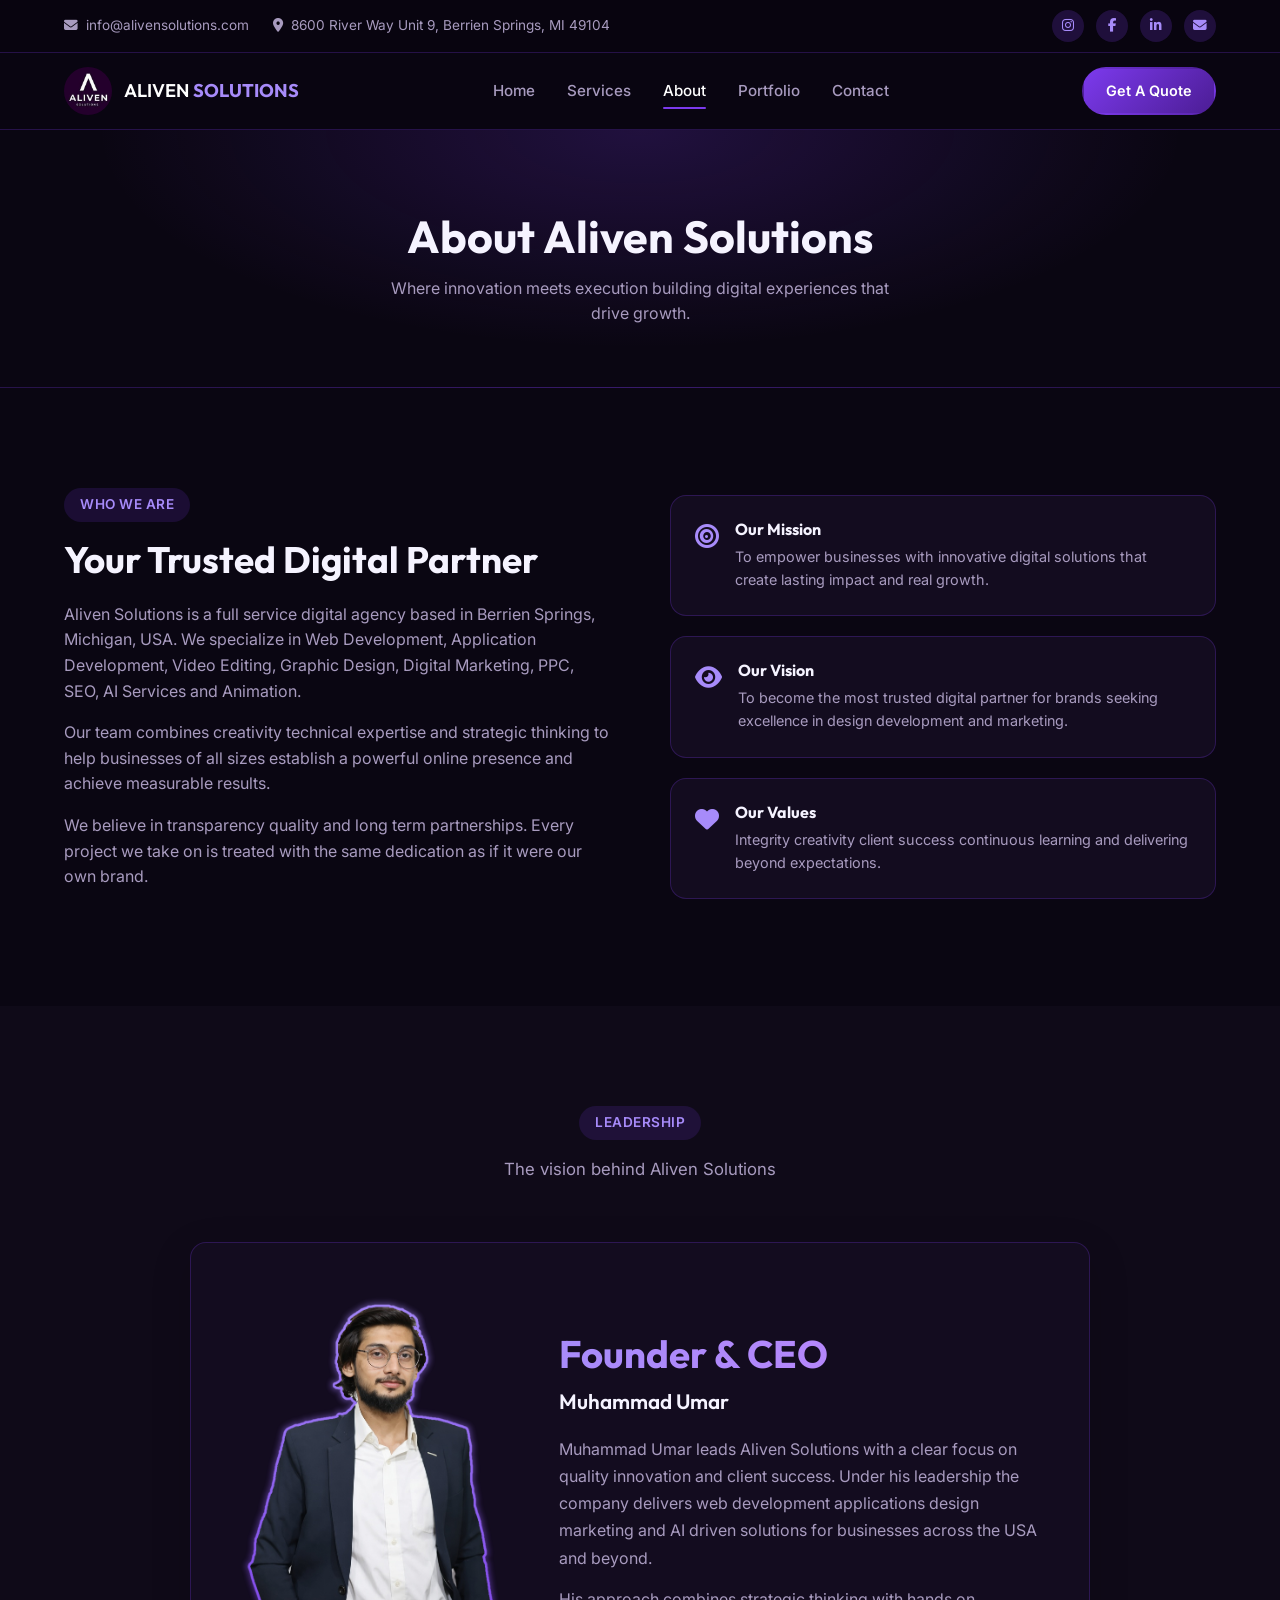
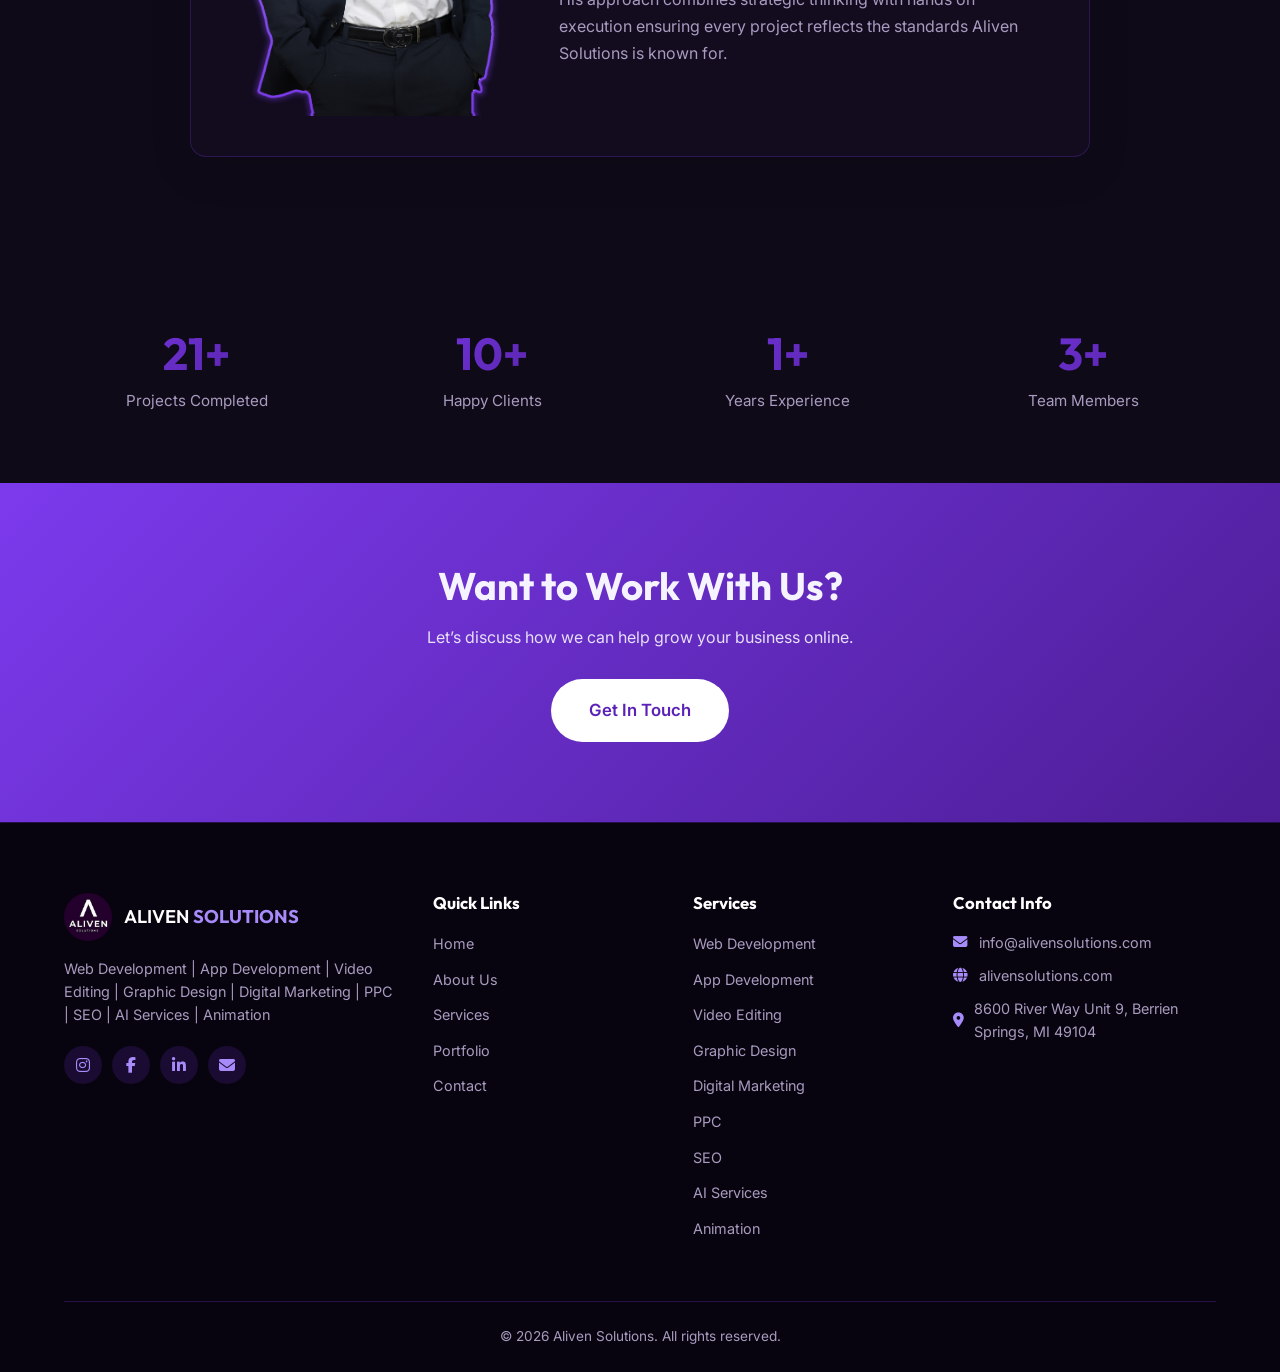
==== about.html @ 389243e1 "Complete project folders uploaded" ====
<!DOCTYPE html>
<html lang="en">
<head>
  <meta charset="UTF-8" />
  <meta name="viewport" content="width=device-width, initial-scale=1.0" />
  <title>About Us | Aliven Solutions</title>
  <meta name="description" content="Learn about Aliven Solutions — our mission, values, and expertise in digital services." />
  <link rel="icon" type="image/png" href="images/favicon.png" />
  <link rel="stylesheet" href="css/style.css" />
  <link rel="stylesheet" href="https://cdnjs.cloudflare.com/ajax/libs/font-awesome/6.5.1/css/all.min.css" />
  <link href="https://fonts.googleapis.com/css2?family=Inter:wght@300;400;500;600;700;800&family=Outfit:wght@400;500;600;700;800&display=swap" rel="stylesheet" />
  <style>
    .founder-photo {
      background: none !important;
      border: none !important;
      border-radius: 0 !important;
      box-shadow: none !important;
      overflow: visible !important;
    }
    .founder-photo img {
      background: none !important;
      border: none !important;
      border-radius: 0 !important;
      box-shadow: none !important;
      object-fit: contain;
      display: block;
      width: 100%;
      height: auto;
    }
  </style>
</head>
<body>
  <div class="top-bar">
    <div class="container">
      <div class="top-left">
        <a href="mailto:alivensolutions@gmail.com"><i class="fas fa-envelope"></i> info@alivensolutions.com</a>
        <span><i class="fas fa-map-marker-alt"></i> 8600 River Way Unit 9, Berrien Springs, MI 49104</span>
      </div>
      <div class="top-right">
        <a href="https://www.instagram.com/alivensolutions/" target="_blank"><i class="fab fa-instagram"></i></a>
        <a href="https://www.facebook.com/profile.php?id=100065460550997&sk=directory_contact_info"><i class="fab fa-facebook-f"></i></a>
        <a href="https://www.linkedin.com/company/aliven-solutions" target="_blank"><i class="fab fa-linkedin-in"></i></a>
        <a href="mailto:alivensolutions@gmail.com" target="_blank"><i class="fas fa-envelope"></i></a>
      </div>
    </div>
  </div>

  <header class="navbar" id="navbar">
    <div class="container nav-container">
      <a href="index.html" class="logo">
        <img src="images/pic.jpg" alt="Aliven Solutions" />
        <span>ALIVEN <strong>SOLUTIONS</strong></span>
      </a>
      <nav class="nav-links" id="navLinks">
        <a href="index.html">Home</a>
        <a href="services.html">Services</a>
        <a href="about.html" class="active">About</a>
        <a href="portfolio.html">Portfolio</a>
        <a href="contact.html">Contact</a>
      </nav>
      <a href="contact.html" class="btn btn-primary nav-cta">Get A Quote</a>
      <button class="menu-toggle" id="menuToggle" aria-label="Menu"><span></span><span></span><span></span></button>
    </div>
  </header>

  <section class="page-hero">
    <div class="container">
      <h1>About Aliven Solutions</h1>
      <p>Where innovation meets execution building digital experiences that drive growth.</p>
    </div>
  </section>

  <section class="section">
    <div class="container">
      <div class="about-grid">
        <div class="about-content">
          <span class="section-tag">Who We Are</span>
          <h2>Your Trusted Digital Partner</h2>
          <p>Aliven Solutions is a full service digital agency based in Berrien Springs, Michigan, USA. We specialize in Web Development, Application Development, Video Editing, Graphic Design, Digital Marketing, PPC, SEO, AI Services and Animation.</p>
          <p>Our team combines creativity technical expertise and strategic thinking to help businesses of all sizes establish a powerful online presence and achieve measurable results.</p>
          <p>We believe in transparency quality and long term partnerships. Every project we take on is treated with the same dedication as if it were our own brand.</p>
        </div>
        <div class="about-image">
          <div class="about-card">
            <i class="fas fa-bullseye"></i>
            <div>
              <h4>Our Mission</h4>
              <p>To empower businesses with innovative digital solutions that create lasting impact and real growth.</p>
            </div>
          </div>
          <div class="about-card">
            <i class="fas fa-eye"></i>
            <div>
              <h4>Our Vision</h4>
              <p>To become the most trusted digital partner for brands seeking excellence in design development and marketing.</p>
            </div>
          </div>
          <div class="about-card">
            <i class="fas fa-heart"></i>
            <div>
              <h4>Our Values</h4>
              <p>Integrity creativity client success continuous learning and delivering beyond expectations.</p>
            </div>
          </div>
        </div>
      </div>
    </div>
  </section>


  <section class="section founder-section" style="background: var(--bg-section);">
    <div class="container">
      <div class="section-header">
        <span class="section-tag">Leadership</span>
        <p>The vision behind Aliven Solutions</p>
      </div>
      <div class="founder-card">
        <div class="founder-photo">
          <img src="images/founder.png" alt="Muhammad Umar - Founder &amp; CEO" />
        </div>
        <div class="founder-info">
          <h3 class="founder-title">Founder &amp; CEO</h3>
          <span class="founder-name">Muhammad Umar</span>
          <p>Muhammad Umar leads Aliven Solutions with a clear focus on quality innovation and client success. Under his leadership the company delivers web development applications design marketing and AI driven solutions for businesses across the USA and beyond.</p>
          <p>His approach combines strategic thinking with hands on execution ensuring every project reflects the standards Aliven Solutions is known for.</p>
        </div>
      </div>
    </div>
  </section>

  <section class="stats section" style="background: var(--bg-section);">
    <div class="container">
      <div class="stats-grid">
        <div class="stat-item">
          <h3 class="counter" data-target="100">0</h3>
          <p>Projects Completed</p>
        </div>
        <div class="stat-item">
          <h3 class="counter" data-target="50">0</h3>
          <p>Happy Clients</p>
        </div>
        <div class="stat-item">
          <h3 class="counter" data-target="5">0</h3>
          <p>Years Experience</p>
        </div>
        <div class="stat-item">
          <h3 class="counter" data-target="15">0</h3>
          <p>Team Members</p>
        </div>
      </div>
    </div>
  </section>

  <section class="cta-section">
    <div class="container">
      <h2>Want to Work With Us?</h2>
      <p>Let’s discuss how we can help grow your business online.</p>
      <a href="contact.html" class="btn btn-primary btn-lg">Get In Touch</a>
    </div>
  </section>

  <footer class="footer">
    <div class="container">
      <div class="footer-grid">
        <div class="footer-brand">
          <a href="index.html" class="logo">
            <img src="images/pic.jpg" alt="Aliven Solutions" />
            <span>ALIVEN <strong>SOLUTIONS</strong></span>
          </a>
          <p>Web Development | App Development | Video Editing | Graphic Design | Digital Marketing | PPC | SEO | AI Services | Animation</p>
          <div class="footer-social">
            <a href="https://www.instagram.com/alivensolutions/" target="_blank"><i class="fab fa-instagram"></i></a>
            <a href="https://www.facebook.com/profile.php?id=100065460550997&sk=directory_contact_info"><i class="fab fa-facebook-f"></i></a>
            <a href="https://www.linkedin.com/company/aliven-solutions" target="_blank"><i class="fab fa-linkedin-in"></i></a>
            <a href="mailto:alivensolutions@gmail.com" target="_blank"><i class="fas fa-envelope"></i></a>
          </div>
        </div>
        <div class="footer-links">
          <h4>Quick Links</h4>
          <ul>
            <li><a href="index.html">Home</a></li>
            <li><a href="about.html">About Us</a></li>
            <li><a href="services.html">Services</a></li>
            <li><a href="portfolio.html">Portfolio</a></li>
            <li><a href="contact.html">Contact</a></li>
          </ul>
        </div>
        <div class="footer-links">
          <h4>Services</h4>
          <ul>
            <li><a href="services.html#web">Web Development</a></li>
            <li><a href="services.html#app">App Development</a></li>
            <li><a href="services.html#video">Video Editing</a></li>
            <li><a href="services.html#graphic">Graphic Design</a></li>
            <li><a href="services.html#digital">Digital Marketing</a></li>
            <li><a href="services.html#ppc">PPC</a></li>
            <li><a href="services.html#seo">SEO</a></li>
            <li><a href="services.html#ai">AI Services</a></li>
            <li><a href="services.html#animation">Animation</a></li>
          </ul>
        </div>
        <div class="footer-contact">
          <h4>Contact Info</h4>
          <ul>
            <li><i class="fas fa-envelope"></i> <a href="mailto:alivensolutions@gmail.com">info@alivensolutions.com</a></li>
            <li><i class="fas fa-globe"></i> <a href="https://alivensolutions.com">alivensolutions.com</a></li>
            <li><i class="fas fa-map-marker-alt"></i> 8600 River Way Unit 9, Berrien Springs, MI 49104</li>
          </ul>
        </div>
      </div>
      <div class="footer-bottom">
        <p>&copy; 2026 Aliven Solutions. All rights reserved.</p>
      </div>
    </div>
  </footer>
  <script src="js/main.js"></script>
</body>
</html>
---- css/style.css ----
:root {
  --primary: #7c3aed;
  --primary-dark: #5b21b6;
  --primary-light: #a78bfa;
  --accent: #c084fc;
  --bg-dark: #0a0612;
  --bg-card: #130c1f;
  --bg-section: #0f0a18;
  --text: #f5f3ff;
  --text-muted: #a89bbf;
  --border: rgba(124, 58, 237, 0.25);
  --gradient: linear-gradient(135deg, #7c3aed 0%, #4c1d95 100%);
  --shadow: 0 10px 40px rgba(124, 58, 237, 0.15);
  --radius: 16px;
  --transition: all 0.3s ease;
}

* {
  margin: 0;
  padding: 0;
  box-sizing: border-box;
}

html {
  scroll-behavior: smooth;
}

body {
  font-family: 'Inter', sans-serif;
  background: var(--bg-dark);
  color: var(--text);
  line-height: 1.6;
  overflow-x: hidden;
}

h1, h2, h3, h4, h5, h6 {
  font-family: 'Outfit', sans-serif;
  font-weight: 700;
  line-height: 1.2;
}

a {
  text-decoration: none;
  color: inherit;
  transition: var(--transition);
}

img {
  max-width: 100%;
  display: block;
}

.container {
  width: 100%;
  max-width: 1200px;
  margin: 0 auto;
  padding: 0 24px;
}

.section {
  padding: 100px 0;
}

.section-header {
  text-align: center;
  max-width: 700px;
  margin: 0 auto 60px;
}

.section-tag {
  display: inline-block;
  background: rgba(124, 58, 237, 0.15);
  color: var(--primary-light);
  padding: 6px 16px;
  border-radius: 50px;
  font-size: 0.85rem;
  font-weight: 600;
  letter-spacing: 0.5px;
  margin-bottom: 16px;
  text-transform: uppercase;
}

.section-header h2 {
  font-size: 2.5rem;
  margin-bottom: 16px;
}

.section-header p {
  color: var(--text-muted);
  font-size: 1.05rem;
}

/* Buttons */
.btn {
  display: inline-flex;
  align-items: center;
  gap: 8px;
  padding: 12px 28px;
  border-radius: 50px;
  font-weight: 600;
  font-size: 0.95rem;
  border: 2px solid transparent;
  cursor: pointer;
  transition: var(--transition);
}

.btn-primary {
  background: var(--gradient);
  color: #fff;
  border-color: transparent;
}

.btn-primary:hover {
  transform: translateY(-2px);
  box-shadow: 0 8px 25px rgba(124, 58, 237, 0.4);
}

.btn-outline {
  background: transparent;
  border-color: var(--primary);
  color: var(--primary-light);
}

.btn-outline:hover {
  background: var(--primary);
  color: #fff;
}

.btn-lg {
  padding: 16px 36px;
  font-size: 1.05rem;
}

/* Top Bar */
.top-bar {
  background: #08040f;
  padding: 10px 0;
  font-size: 0.85rem;
  border-bottom: 1px solid var(--border);
}

.top-bar .container {
  display: flex;
  justify-content: space-between;
  align-items: center;
}

.top-left {
  display: flex;
  gap: 24px;
}

.top-left a, .top-left span {
  color: var(--text-muted);
  display: flex;
  align-items: center;
  gap: 8px;
}

.top-left a:hover {
  color: var(--primary-light);
}

.top-right {
  display: flex;
  gap: 12px;
}

.top-right a {
  width: 32px;
  height: 32px;
  border-radius: 50%;
  background: rgba(124, 58, 237, 0.2);
  display: flex;
  align-items: center;
  justify-content: center;
  color: var(--primary-light);
  font-size: 0.85rem;
}

.top-right a:hover {
  background: var(--primary);
  color: #fff;
}

/* Navbar */
.navbar {
  position: sticky;
  top: 0;
  z-index: 1000;
  background: rgba(10, 6, 18, 0.95);
  backdrop-filter: blur(12px);
  border-bottom: 1px solid var(--border);
  padding: 14px 0;
  transition: var(--transition);
}

.navbar.scrolled {
  box-shadow: 0 4px 30px rgba(0,0,0,0.4);
}

.nav-container {
  display: flex;
  align-items: center;
  justify-content: space-between;
  gap: 20px;
}

.logo {
  display: flex;
  align-items: center;
  gap: 12px;
  font-family: 'Outfit', sans-serif;
  font-size: 1.15rem;
  font-weight: 600;
  color: #fff;
}

.logo img {
  width: 48px;
  height: 48px;
  border-radius: 50%;
  object-fit: cover;
}

.logo strong {
  color: var(--primary-light);
}

.nav-links {
  display: flex;
  gap: 32px;
}

.nav-links a {
  color: var(--text-muted);
  font-weight: 500;
  font-size: 0.95rem;
  position: relative;
}

.nav-links a:hover,
.nav-links a.active {
  color: #fff;
}

.nav-links a.active::after {
  content: '';
  position: absolute;
  bottom: -6px;
  left: 0;
  width: 100%;
  height: 2px;
  background: var(--primary);
  border-radius: 2px;
}

.nav-cta {
  padding: 10px 22px;
  font-size: 0.9rem;
}

.menu-toggle {
  display: none;
  flex-direction: column;
  gap: 5px;
  background: none;
  border: none;
  cursor: pointer;
  padding: 4px;
}

.menu-toggle span {
  width: 24px;
  height: 2px;
  background: #fff;
  border-radius: 2px;
  transition: var(--transition);
}

/* Hero */
.hero {
  position: relative;
  min-height: 90vh;
  display: flex;
  align-items: center;
  overflow: hidden;
}

.hero-bg {
  position: absolute;
  inset: 0;
  background: 
    radial-gradient(ellipse at 20% 50%, rgba(124, 58, 237, 0.25) 0%, transparent 50%),
    radial-gradient(ellipse at 80% 20%, rgba(76, 29, 149, 0.2) 0%, transparent 40%),
    linear-gradient(180deg, #0a0612 0%, #130c1f 100%);
  z-index: 0;
}

.hero-bg::before {
  content: '';
  position: absolute;
  inset: 0;
  background-image: 
    linear-gradient(rgba(124, 58, 237, 0.03) 1px, transparent 1px),
    linear-gradient(90deg, rgba(124, 58, 237, 0.03) 1px, transparent 1px);
  background-size: 60px 60px;
  mask-image: radial-gradient(ellipse at center, black 20%, transparent 70%);
}

.hero-content {
  position: relative;
  z-index: 1;
  text-align: center;
  max-width: 850px;
  margin: 0 auto;
  padding: 80px 24px;
}

.hero h1 {
  font-size: clamp(2.5rem, 5vw, 3.8rem);
  margin-bottom: 24px;
  letter-spacing: -0.02em;
}

.hero h1 span {
  background: var(--gradient);
  -webkit-background-clip: text;
  -webkit-text-fill-color: transparent;
  background-clip: text;
}

.hero p {
  font-size: 1.15rem;
  color: var(--text-muted);
  max-width: 600px;
  margin: 0 auto 36px;
}

.hero-buttons {
  display: flex;
  gap: 16px;
  justify-content: center;
  flex-wrap: wrap;
  margin-bottom: 40px;
}

.hero-rating {
  display: flex;
  align-items: center;
  justify-content: center;
  gap: 12px;
  color: var(--text-muted);
  font-size: 0.9rem;
}

.stars {
  color: #fbbf24;
  letter-spacing: 2px;
}

/* Services */
.services {
  background: var(--bg-section);
}

.services-grid {
  display: grid;
  grid-template-columns: repeat(auto-fit, minmax(260px, 1fr));
  gap: 28px;
}

.service-card {
  background: var(--bg-card);
  border: 1px solid var(--border);
  border-radius: var(--radius);
  padding: 0 28px 32px;
  transition: var(--transition);
  position: relative;
  overflow: hidden;
  display: flex;
  flex-direction: column;
}

.service-card::before {
  content: '';
  position: absolute;
  top: 0;
  left: 0;
  width: 100%;
  height: 3px;
  background: var(--gradient);
  transform: scaleX(0);
  transition: var(--transition);
  z-index: 2;
}

.service-card:hover {
  transform: translateY(-6px);
  border-color: var(--primary);
  box-shadow: var(--shadow);
}

.service-card:hover::before {
  transform: scaleX(1);
}

/* Service thumbnail */
.service-thumb {
  margin: 0 -28px;
  height: 170px;
  overflow: hidden;
  position: relative;
  background: var(--bg-dark);
}

.service-thumb img {
  width: 100%;
  height: 100%;
  object-fit: cover;
  transition: transform 0.5s ease;
}

.service-thumb::after {
  content: '';
  position: absolute;
  inset: 0;
  background: linear-gradient(to top, var(--bg-card) 0%, transparent 55%);
}

.service-card:hover .service-thumb img {
  transform: scale(1.07);
}

.service-icon {
  width: 56px;
  height: 56px;
  border-radius: 14px;
  background:
    linear-gradient(rgba(124, 58, 237, 0.15), rgba(124, 58, 237, 0.15)),
    var(--bg-card);
  display: flex;
  align-items: center;
  justify-content: center;
  font-size: 1.4rem;
  color: var(--primary-light);
  margin: -28px 0 16px;
  position: relative;
  z-index: 1;
  box-shadow: 0 0 0 4px var(--bg-card);
}

.service-card h3 {
  font-size: 1.25rem;
  margin-bottom: 12px;
}

.service-card p {
  color: var(--text-muted);
  font-size: 0.95rem;
  margin-bottom: 20px;
}

.service-link {
  color: var(--primary-light);
  font-weight: 600;
  font-size: 0.9rem;
  display: inline-flex;
  align-items: center;
  gap: 6px;
  margin-top: auto;
}

.service-link:hover {
  gap: 10px;
}

.service-card-ai {
  border-color: rgba(167, 139, 250, 0.4);
  background: linear-gradient(160deg, var(--bg-card) 0%, rgba(124, 58, 237, 0.12) 100%);
}

.ai-tags {
  display: flex;
  flex-wrap: wrap;
  gap: 8px;
  margin-bottom: 16px;
}

.ai-tags span {
  background: rgba(124, 58, 237, 0.25);
  color: var(--primary-light);
  padding: 4px 12px;
  border-radius: 50px;
  font-size: 0.75rem;
  font-weight: 600;
}

/* Stats */
.stats {
  background: var(--bg-dark);
  padding: 70px 0;
}

.stats-grid {
  display: grid;
  grid-template-columns: repeat(4, 1fr);
  gap: 30px;
  text-align: center;
}

.stat-item h3 {
  font-size: 2.8rem;
  background: var(--gradient);
  -webkit-background-clip: text;
  -webkit-text-fill-color: transparent;
  background-clip: text;
  margin-bottom: 8px;
}

.stat-item p {
  color: var(--text-muted);
  font-size: 0.95rem;
}

/* About Preview */
.about-preview {
  background: var(--bg-section);
}

.about-grid {
  display: grid;
  grid-template-columns: 1fr 1fr;
  gap: 60px;
  align-items: center;
}

.about-content h2 {
  font-size: 2.3rem;
  margin-bottom: 20px;
}

.about-content p {
  color: var(--text-muted);
  margin-bottom: 16px;
}

.about-content .btn {
  margin-top: 12px;
}

.about-image {
  display: grid;
  gap: 20px;
}

.about-card {
  background: var(--bg-card);
  border: 1px solid var(--border);
  border-radius: var(--radius);
  padding: 24px;
  display: flex;
  align-items: flex-start;
  gap: 16px;
  transition: var(--transition);
}

.about-card:hover {
  border-color: var(--primary);
}

.about-card i {
  font-size: 1.5rem;
  color: var(--primary-light);
  margin-top: 4px;
}

.about-card h4 {
  margin-bottom: 6px;
}

.about-card p {
  color: var(--text-muted);
  font-size: 0.9rem;
}


/* Founder */
.founder-card {
  display: grid;
  grid-template-columns: 280px 1fr;
  gap: 48px;
  align-items: center;
  max-width: 900px;
  margin: 0 auto;
  background: var(--bg-card);
  border: 1px solid var(--border);
  border-radius: var(--radius);
  padding: 40px;
  box-shadow: 0 12px 40px rgba(0,0,0,0.15);
}

.founder-photo {
  border-radius: 16px;
  overflow: hidden;
  aspect-ratio: 3 / 4;
  background: var(--bg-dark);
}

.founder-photo img {
  width: 100%;
  height: 100%;
  object-fit: cover;
  object-position: top center;
  display: block;
}

.founder-info h3 {
  font-family: 'Outfit', sans-serif;
  font-size: 1.75rem;
  margin-bottom: 6px;
  color: var(--text);
}

.founder-info h3.founder-title {
  font-size: 2.4rem;
  line-height: 1.15;
  margin-bottom: 8px;
  background: linear-gradient(90deg, #a78bfa, #c084fc);
  -webkit-background-clip: text;
  -webkit-text-fill-color: transparent;
  background-clip: text;
}

.founder-name {
  display: block;
  font-family: 'Outfit', sans-serif;
  font-size: 1.3rem;
  font-weight: 600;
  color: var(--text);
  margin-bottom: 18px;
}

.founder-role {
  display: inline-block;
  font-size: 0.9rem;
  font-weight: 600;
  color: var(--primary, #7c3aed);
  letter-spacing: 0.04em;
  text-transform: uppercase;
  margin-bottom: 18px;
  background: linear-gradient(90deg, #a78bfa, #c084fc);
  -webkit-background-clip: text;
  -webkit-text-fill-color: transparent;
  background-clip: text;
}

.founder-info p {
  color: var(--text-muted);
  line-height: 1.7;
  margin-bottom: 14px;
}

.founder-info p:last-child {
  margin-bottom: 0;
}

@media (max-width: 768px) {
  .founder-card {
    grid-template-columns: 1fr;
    gap: 28px;
    padding: 28px 22px;
    text-align: center;
  }
  .founder-photo {
    max-width: 240px;
    margin: 0 auto;
  }
}

/* Process */
.process {
  background: var(--bg-dark);
}

.process-grid {
  display: grid;
  grid-template-columns: repeat(4, 1fr);
  gap: 28px;
}

.process-step {
  text-align: center;
  padding: 30px 20px;
  background: var(--bg-card);
  border: 1px solid var(--border);
  border-radius: var(--radius);
  position: relative;
}

.step-num {
  font-family: 'Outfit', sans-serif;
  font-size: 2.5rem;
  font-weight: 800;
  background: var(--gradient);
  -webkit-background-clip: text;
  -webkit-text-fill-color: transparent;
  background-clip: text;
  margin-bottom: 12px;
}

.process-step h3 {
  margin-bottom: 10px;
  font-size: 1.2rem;
}

.process-step p {
  color: var(--text-muted);
  font-size: 0.9rem;
}

/* CTA */
.cta-section {
  background: var(--gradient);
  padding: 80px 0;
  text-align: center;
}

.cta-section h2 {
  font-size: 2.4rem;
  margin-bottom: 16px;
}

.cta-section p {
  max-width: 550px;
  margin: 0 auto 28px;
  opacity: 0.9;
}

.cta-section .btn-primary {
  background: #fff;
  color: var(--primary-dark);
}

.cta-section .btn-primary:hover {
  background: #f0e6ff;
  box-shadow: 0 8px 25px rgba(0,0,0,0.2);
}

/* FAQ */
.faq {
  background: var(--bg-section);
}

.faq-list {
  max-width: 800px;
  margin: 0 auto;
}

.faq-item {
  border: 1px solid var(--border);
  border-radius: 12px;
  margin-bottom: 12px;
  overflow: hidden;
  background: var(--bg-card);
}

.faq-question {
  width: 100%;
  background: none;
  border: none;
  color: #fff;
  padding: 20px 24px;
  font-size: 1rem;
  font-weight: 600;
  text-align: left;
  cursor: pointer;
  display: flex;
  justify-content: space-between;
  align-items: center;
  font-family: 'Inter', sans-serif;
}

.faq-question i {
  color: var(--primary-light);
  transition: var(--transition);
}

.faq-item.active .faq-question i {
  transform: rotate(45deg);
}

.faq-answer {
  max-height: 0;
  overflow: hidden;
  transition: max-height 0.35s ease;
}

.faq-item.active .faq-answer {
  max-height: 200px;
}

.faq-answer p {
  padding: 0 24px 20px;
  color: var(--text-muted);
  font-size: 0.95rem;
}

/* Footer */
.footer {
  background: #08040f;
  padding: 70px 0 0;
  border-top: 1px solid var(--border);
}

.footer-grid {
  display: grid;
  grid-template-columns: 1.5fr 1fr 1fr 1.2fr;
  gap: 40px;
  margin-bottom: 50px;
}

.footer-brand .logo {
  margin-bottom: 16px;
}

.footer-brand p {
  color: var(--text-muted);
  font-size: 0.9rem;
  margin-bottom: 20px;
}

.footer-social {
  display: flex;
  gap: 10px;
}

.footer-social a {
  width: 38px;
  height: 38px;
  border-radius: 50%;
  background: rgba(124, 58, 237, 0.15);
  display: flex;
  align-items: center;
  justify-content: center;
  color: var(--primary-light);
}

.footer-social a:hover {
  background: var(--primary);
  color: #fff;
}

.footer-links h4,
.footer-contact h4 {
  font-size: 1.05rem;
  margin-bottom: 18px;
  color: #fff;
}

.footer-links ul,
.footer-contact ul {
  list-style: none;
}

.footer-links li,
.footer-contact li {
  margin-bottom: 10px;
}

.footer-links a,
.footer-contact a {
  color: var(--text-muted);
  font-size: 0.9rem;
}

.footer-links a:hover,
.footer-contact a:hover {
  color: var(--primary-light);
}

.footer-contact li {
  display: flex;
  align-items: center;
  gap: 10px;
  color: var(--text-muted);
  font-size: 0.9rem;
}

.footer-contact i {
  color: var(--primary-light);
  width: 16px;
}

.footer-bottom {
  border-top: 1px solid var(--border);
  padding: 24px 0;
  text-align: center;
  color: var(--text-muted);
  font-size: 0.85rem;
}

/* Page Hero (inner pages) */
.page-hero {
  padding: 80px 0 60px;
  text-align: center;
  background: 
    radial-gradient(ellipse at 50% 0%, rgba(124, 58, 237, 0.2) 0%, transparent 60%),
    var(--bg-dark);
  border-bottom: 1px solid var(--border);
}

.page-hero h1 {
  font-size: 2.8rem;
  margin-bottom: 12px;
}

.page-hero p {
  color: var(--text-muted);
  max-width: 500px;
  margin: 0 auto;
}

/* Contact Form */
.contact-grid {
  display: grid;
  grid-template-columns: 1fr 1.2fr;
  gap: 50px;
}

.contact-info-card {
  background: var(--bg-card);
  border: 1px solid var(--border);
  border-radius: var(--radius);
  padding: 36px;
}

.contact-info-card h3 {
  margin-bottom: 24px;
  font-size: 1.4rem;
}

.contact-detail {
  display: flex;
  gap: 16px;
  margin-bottom: 24px;
}

.contact-detail i {
  width: 44px;
  height: 44px;
  border-radius: 12px;
  background: rgba(124, 58, 237, 0.15);
  display: flex;
  align-items: center;
  justify-content: center;
  color: var(--primary-light);
  flex-shrink: 0;
}

.contact-detail h4 {
  font-size: 0.95rem;
  margin-bottom: 4px;
}

.contact-detail p,
.contact-detail a {
  color: var(--text-muted);
  font-size: 0.9rem;
}

.contact-form {
  background: var(--bg-card);
  border: 1px solid var(--border);
  border-radius: var(--radius);
  padding: 36px;
}

.form-group {
  margin-bottom: 20px;
}

.form-group label {
  display: block;
  margin-bottom: 8px;
  font-weight: 500;
  font-size: 0.9rem;
}

.form-group input,
.form-group textarea,
.form-group select {
  width: 100%;
  padding: 14px 16px;
  background: var(--bg-dark);
  border: 1px solid var(--border);
  border-radius: 10px;
  color: #fff;
  font-family: 'Inter', sans-serif;
  font-size: 0.95rem;
  transition: var(--transition);
}

.form-group input:focus,
.form-group textarea:focus,
.form-group select:focus {
  outline: none;
  border-color: var(--primary);
  box-shadow: 0 0 0 3px rgba(124, 58, 237, 0.2);
}

.form-group textarea {
  min-height: 140px;
  resize: vertical;
}

.form-row {
  display: grid;
  grid-template-columns: 1fr 1fr;
  gap: 16px;
}

/* Service Detail */
.service-detail {
  padding: 60px 0;
}

.service-detail-card {
  background: var(--bg-card);
  border: 1px solid var(--border);
  border-radius: var(--radius);
  padding: 40px;
  margin-bottom: 30px;
  display: grid;
  grid-template-columns: auto 1fr;
  gap: 30px;
  align-items: start;
}

.service-detail-icon {
  width: 70px;
  height: 70px;
  border-radius: 16px;
  background: rgba(124, 58, 237, 0.15);
  display: flex;
  align-items: center;
  justify-content: center;
  font-size: 1.8rem;
  color: var(--primary-light);
}

.service-detail-card h3 {
  font-size: 1.5rem;
  margin-bottom: 12px;
}

.service-detail-card p {
  color: var(--text-muted);
  margin-bottom: 16px;
}

.service-detail-card ul {
  list-style: none;
  display: grid;
  grid-template-columns: 1fr 1fr;
  gap: 8px;
}

.service-detail-card ul li {
  color: var(--text-muted);
  font-size: 0.9rem;
  display: flex;
  align-items: center;
  gap: 8px;
}

.service-detail-card ul li i {
  color: var(--primary-light);
  font-size: 0.75rem;
}

/* Portfolio */
.portfolio-grid {
  display: grid;
  grid-template-columns: repeat(auto-fill, minmax(320px, 1fr));
  gap: 28px;
}

.portfolio-card {
  background: var(--bg-card);
  border: 1px solid var(--border);
  border-radius: var(--radius);
  overflow: hidden;
  transition: var(--transition);
}

.portfolio-card:hover {
  transform: translateY(-6px);
  border-color: var(--primary);
  box-shadow: var(--shadow);
}

.portfolio-img {
  height: 200px;
  background: linear-gradient(135deg, #1e1033, #2d1b4e);
  display: flex;
  align-items: center;
  justify-content: center;
  font-size: 3rem;
  color: var(--primary-light);
  opacity: 0.6;
}

.portfolio-body {
  padding: 24px;
}

.portfolio-body h3 {
  margin-bottom: 8px;
}

.portfolio-body p {
  color: var(--text-muted);
  font-size: 0.9rem;
  margin-bottom: 12px;
}

.portfolio-tag {
  display: inline-block;
  background: rgba(124, 58, 237, 0.15);
  color: var(--primary-light);
  padding: 4px 12px;
  border-radius: 50px;
  font-size: 0.75rem;
  font-weight: 600;
}

/* Responsive */
@media (max-width: 992px) {
  .about-grid,
  .contact-grid {
    grid-template-columns: 1fr;
  }
  .process-grid {
    grid-template-columns: 1fr 1fr;
  }
  .stats-grid {
    grid-template-columns: 1fr 1fr;
  }
  .footer-grid {
    grid-template-columns: 1fr 1fr;
  }
  .service-detail-card {
    grid-template-columns: 1fr;
  }
  .service-detail-card ul {
    grid-template-columns: 1fr;
  }
}

@media (max-width: 768px) {
  .nav-links,
  .nav-cta {
    display: none;
  }
  .menu-toggle {
    display: flex;
  }
  .nav-links.active {
    display: flex;
    flex-direction: column;
    position: absolute;
    top: 100%;
    left: 0;
    right: 0;
    background: var(--bg-card);
    padding: 24px;
    border-bottom: 1px solid var(--border);
    gap: 16px;
  }
  .top-left span {
    display: none;
  }
  .section {
    padding: 70px 0;
  }
  .section-header h2 {
    font-size: 2rem;
  }
  .process-grid {
    grid-template-columns: 1fr;
  }
  .footer-grid {
    grid-template-columns: 1fr;
  }
  .form-row {
    grid-template-columns: 1fr;
  }
  .hero h1 {
    font-size: 2.2rem;
  }
}

@media (max-width: 480px) {
  .stats-grid {
    grid-template-columns: 1fr;
  }
  .hero-buttons {
    flex-direction: column;
    align-items: center;
  }
}

@media (prefers-reduced-motion: reduce) {
  .service-thumb img {
    transition: none;
  }
}
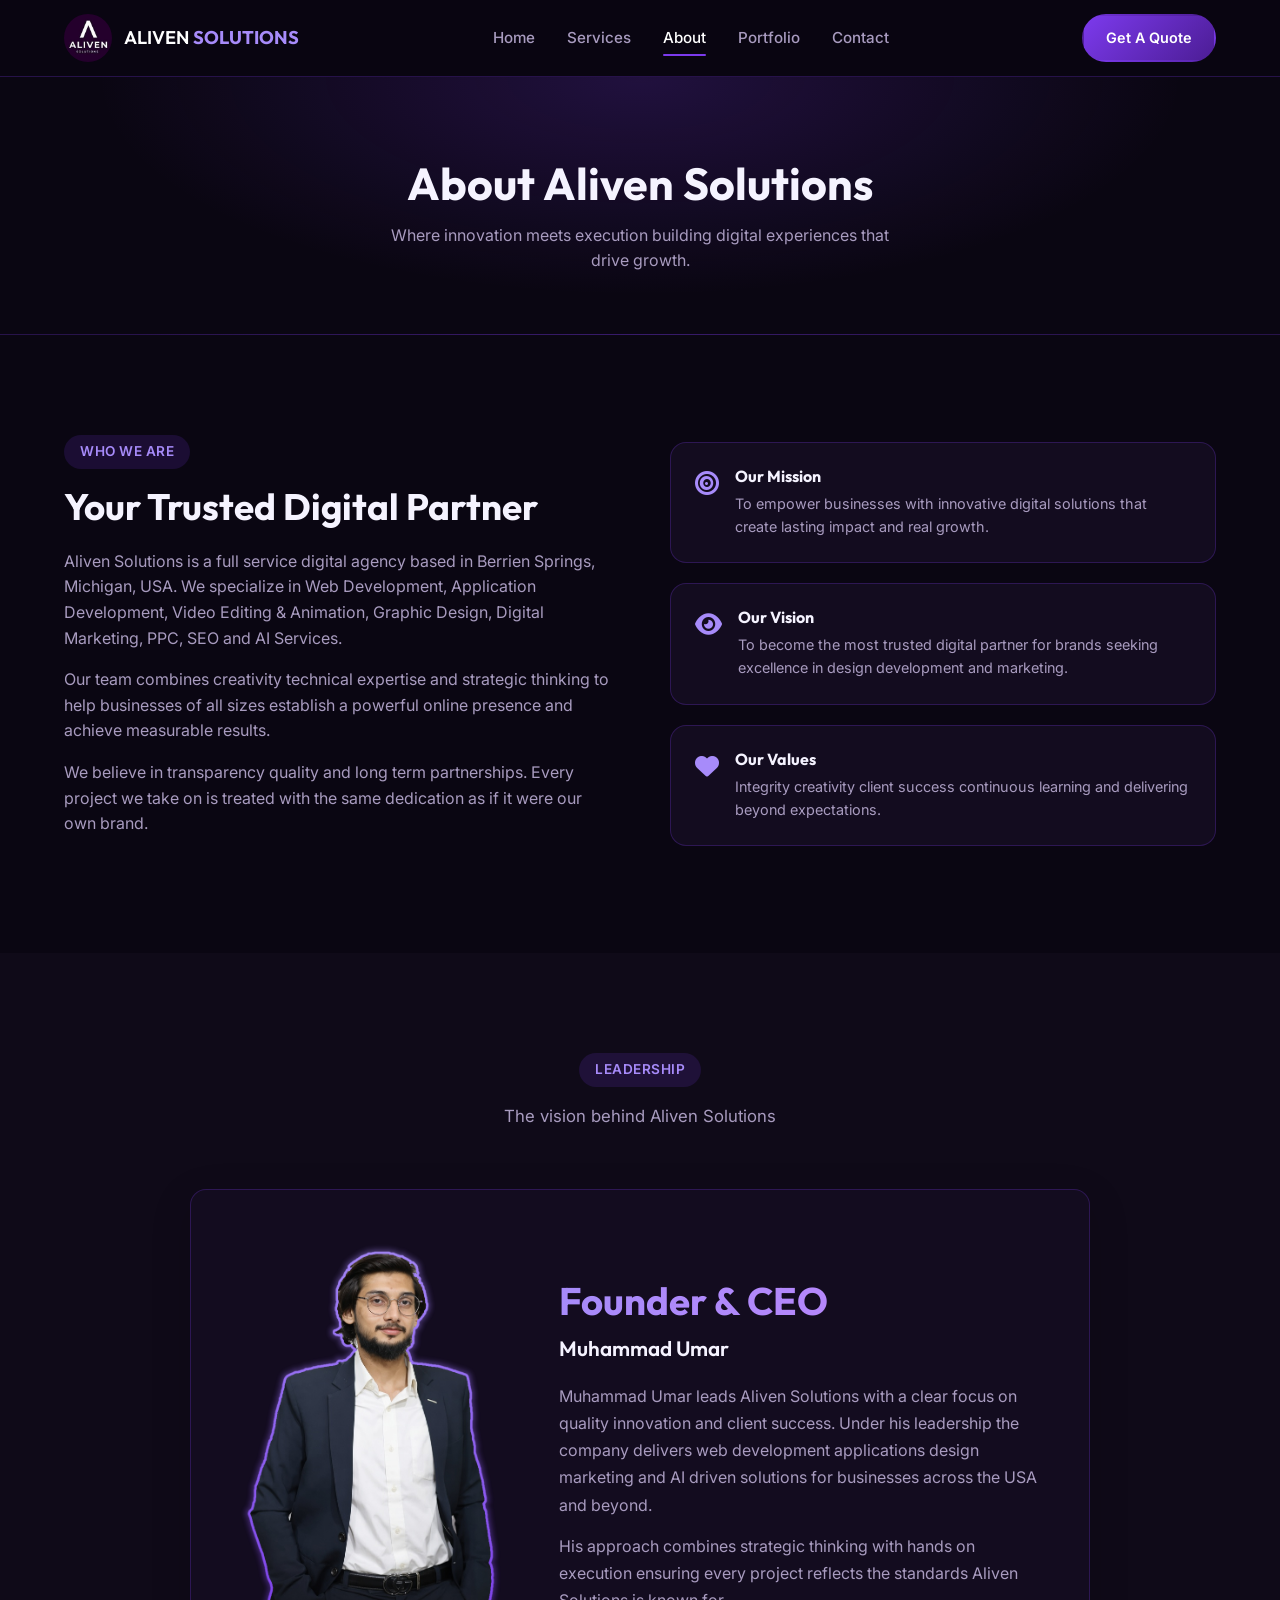
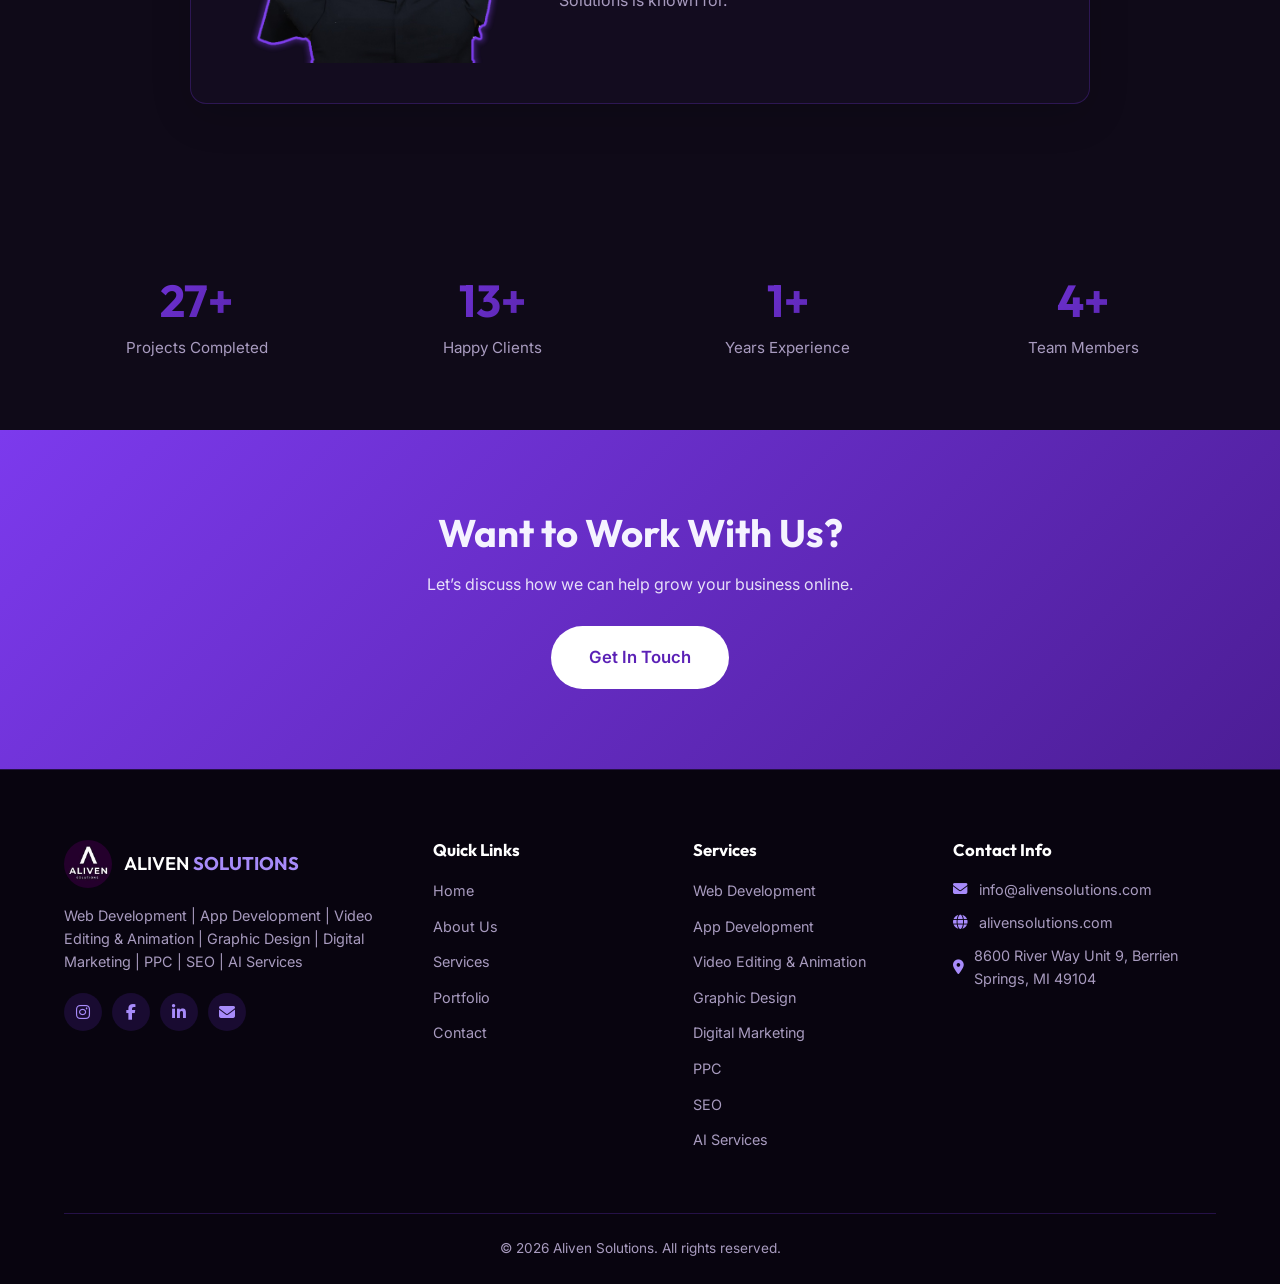
==== commit 1f641e66: "about.html" ====
--- a/about.html
+++ b/about.html
@@ -30,21 +30,6 @@
   </style>
 </head>
 <body>
-  <div class="top-bar">
-    <div class="container">
-      <div class="top-left">
-        <a href="mailto:alivensolutions@gmail.com"><i class="fas fa-envelope"></i> info@alivensolutions.com</a>
-        <span><i class="fas fa-map-marker-alt"></i> 8600 River Way Unit 9, Berrien Springs, MI 49104</span>
-      </div>
-      <div class="top-right">
-        <a href="https://www.instagram.com/alivensolutions/" target="_blank"><i class="fab fa-instagram"></i></a>
-        <a href="https://www.facebook.com/profile.php?id=100065460550997&sk=directory_contact_info"><i class="fab fa-facebook-f"></i></a>
-        <a href="https://www.linkedin.com/company/aliven-solutions" target="_blank"><i class="fab fa-linkedin-in"></i></a>
-        <a href="mailto:alivensolutions@gmail.com" target="_blank"><i class="fas fa-envelope"></i></a>
-      </div>
-    </div>
-  </div>
-
   <header class="navbar" id="navbar">
     <div class="container nav-container">
       <a href="index.html" class="logo">
@@ -76,7 +61,7 @@
         <div class="about-content">
           <span class="section-tag">Who We Are</span>
           <h2>Your Trusted Digital Partner</h2>
-          <p>Aliven Solutions is a full service digital agency based in Berrien Springs, Michigan, USA. We specialize in Web Development, Application Development, Video Editing, Graphic Design, Digital Marketing, PPC, SEO, AI Services and Animation.</p>
+          <p>Aliven Solutions is a full service digital agency based in Berrien Springs, Michigan, USA. We specialize in Web Development, Application Development, Video Editing &amp; Animation, Graphic Design, Digital Marketing, PPC, SEO and AI Services.</p>
           <p>Our team combines creativity technical expertise and strategic thinking to help businesses of all sizes establish a powerful online presence and achieve measurable results.</p>
           <p>We believe in transparency quality and long term partnerships. Every project we take on is treated with the same dedication as if it were our own brand.</p>
         </div>
@@ -167,7 +152,7 @@
             <img src="images/pic.jpg" alt="Aliven Solutions" />
             <span>ALIVEN <strong>SOLUTIONS</strong></span>
           </a>
-          <p>Web Development | App Development | Video Editing | Graphic Design | Digital Marketing | PPC | SEO | AI Services | Animation</p>
+          <p>Web Development | App Development | Video Editing &amp; Animation | Graphic Design | Digital Marketing | PPC | SEO | AI Services</p>
           <div class="footer-social">
             <a href="https://www.instagram.com/alivensolutions/" target="_blank"><i class="fab fa-instagram"></i></a>
             <a href="https://www.facebook.com/profile.php?id=100065460550997&sk=directory_contact_info"><i class="fab fa-facebook-f"></i></a>
@@ -190,13 +175,12 @@
           <ul>
             <li><a href="services.html#web">Web Development</a></li>
             <li><a href="services.html#app">App Development</a></li>
-            <li><a href="services.html#video">Video Editing</a></li>
+            <li><a href="services.html#video">Video Editing &amp; Animation</a></li>
             <li><a href="services.html#graphic">Graphic Design</a></li>
             <li><a href="services.html#digital">Digital Marketing</a></li>
             <li><a href="services.html#ppc">PPC</a></li>
             <li><a href="services.html#seo">SEO</a></li>
             <li><a href="services.html#ai">AI Services</a></li>
-            <li><a href="services.html#animation">Animation</a></li>
           </ul>
         </div>
         <div class="footer-contact">
@@ -215,4 +199,4 @@
   </footer>
   <script src="js/main.js"></script>
 </body>
-</html>+</html>
--- a/css/style.css
+++ b/css/style.css
@@ -131,56 +131,10 @@
   font-size: 1.05rem;
 }
 
-/* Top Bar */
+/* Top Bar removed from the site.
+   Hidden so any page that still has the old markup stays clean. */
 .top-bar {
-  background: #08040f;
-  padding: 10px 0;
-  font-size: 0.85rem;
-  border-bottom: 1px solid var(--border);
-}
-
-.top-bar .container {
-  display: flex;
-  justify-content: space-between;
-  align-items: center;
-}
-
-.top-left {
-  display: flex;
-  gap: 24px;
-}
-
-.top-left a, .top-left span {
-  color: var(--text-muted);
-  display: flex;
-  align-items: center;
-  gap: 8px;
-}
-
-.top-left a:hover {
-  color: var(--primary-light);
-}
-
-.top-right {
-  display: flex;
-  gap: 12px;
-}
-
-.top-right a {
-  width: 32px;
-  height: 32px;
-  border-radius: 50%;
-  background: rgba(124, 58, 237, 0.2);
-  display: flex;
-  align-items: center;
-  justify-content: center;
-  color: var(--primary-light);
-  font-size: 0.85rem;
-}
-
-.top-right a:hover {
-  background: var(--primary);
-  color: #fff;
+  display: none;
 }
 
 /* Navbar */
@@ -1178,9 +1132,6 @@
     border-bottom: 1px solid var(--border);
     gap: 16px;
   }
-  .top-left span {
-    display: none;
-  }
   .section {
     padding: 70px 0;
   }
@@ -1215,4 +1166,4 @@
   .service-thumb img {
     transition: none;
   }
-}+}
